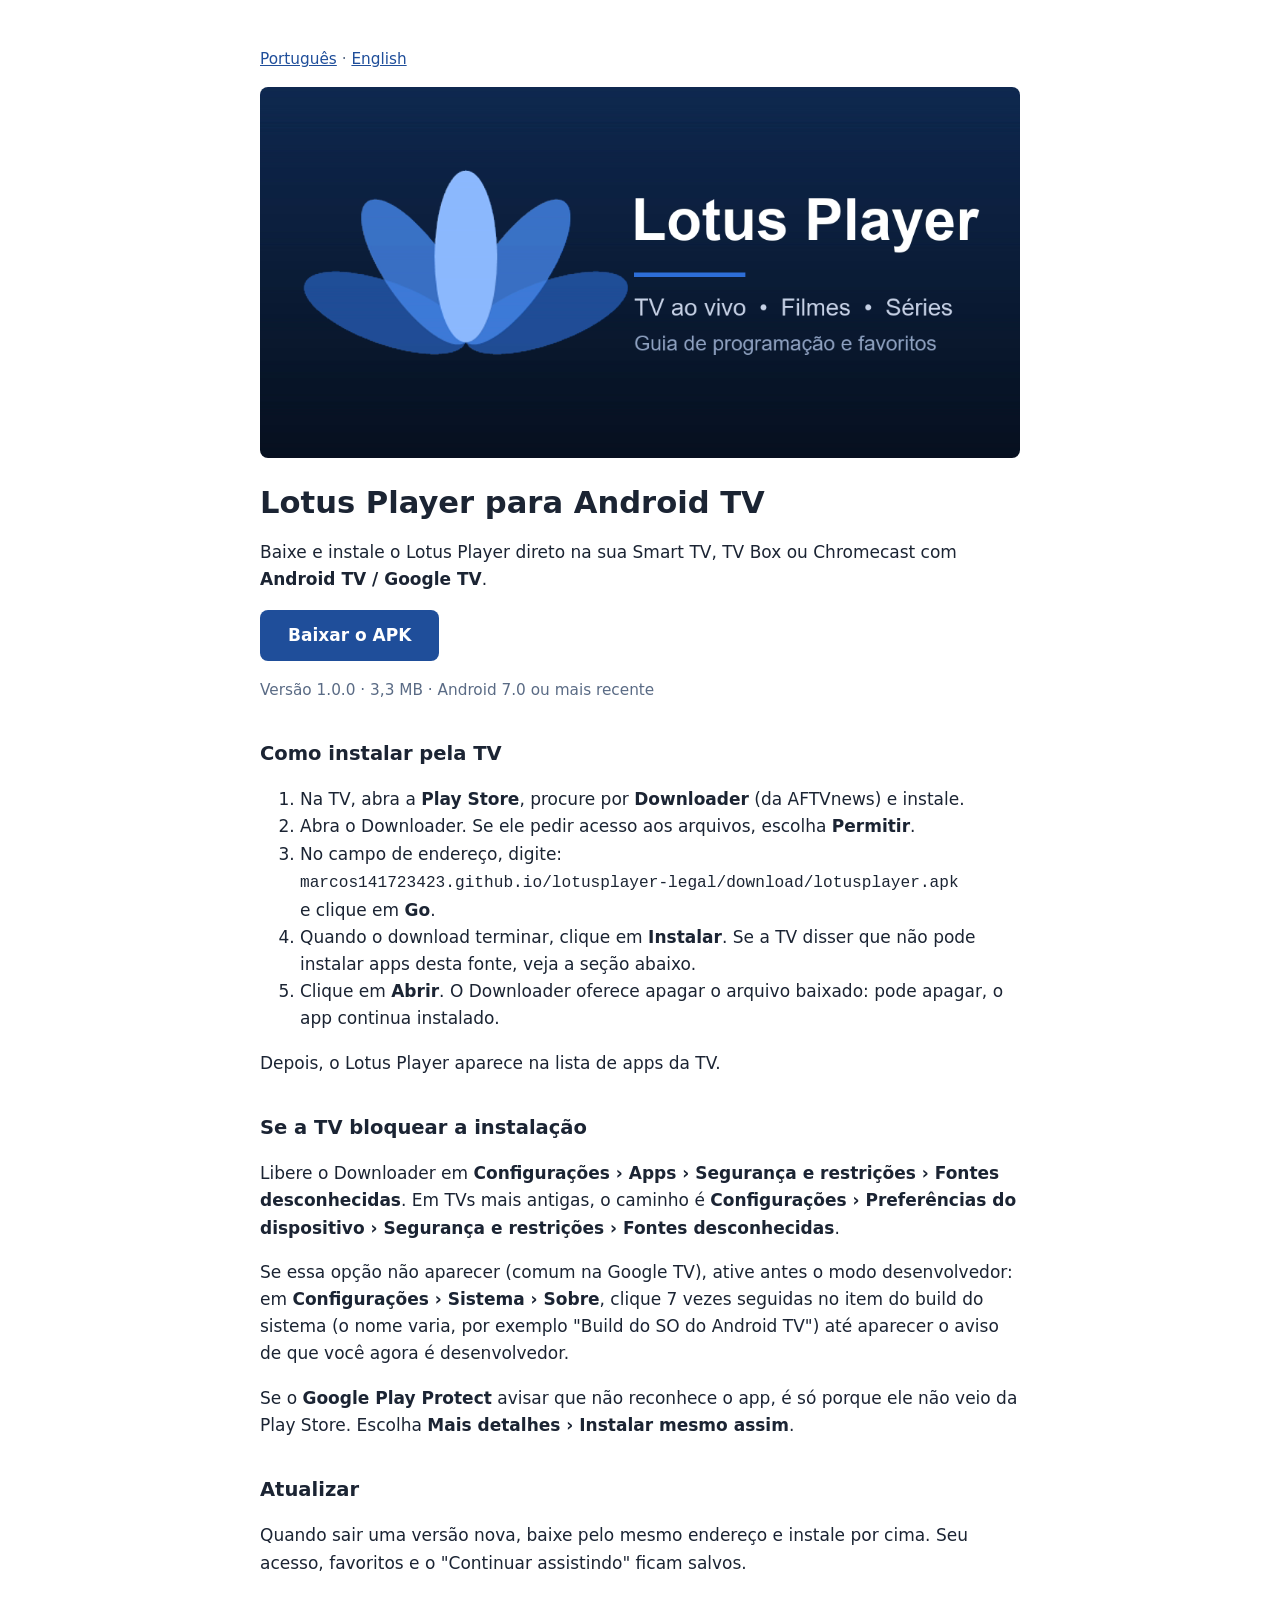
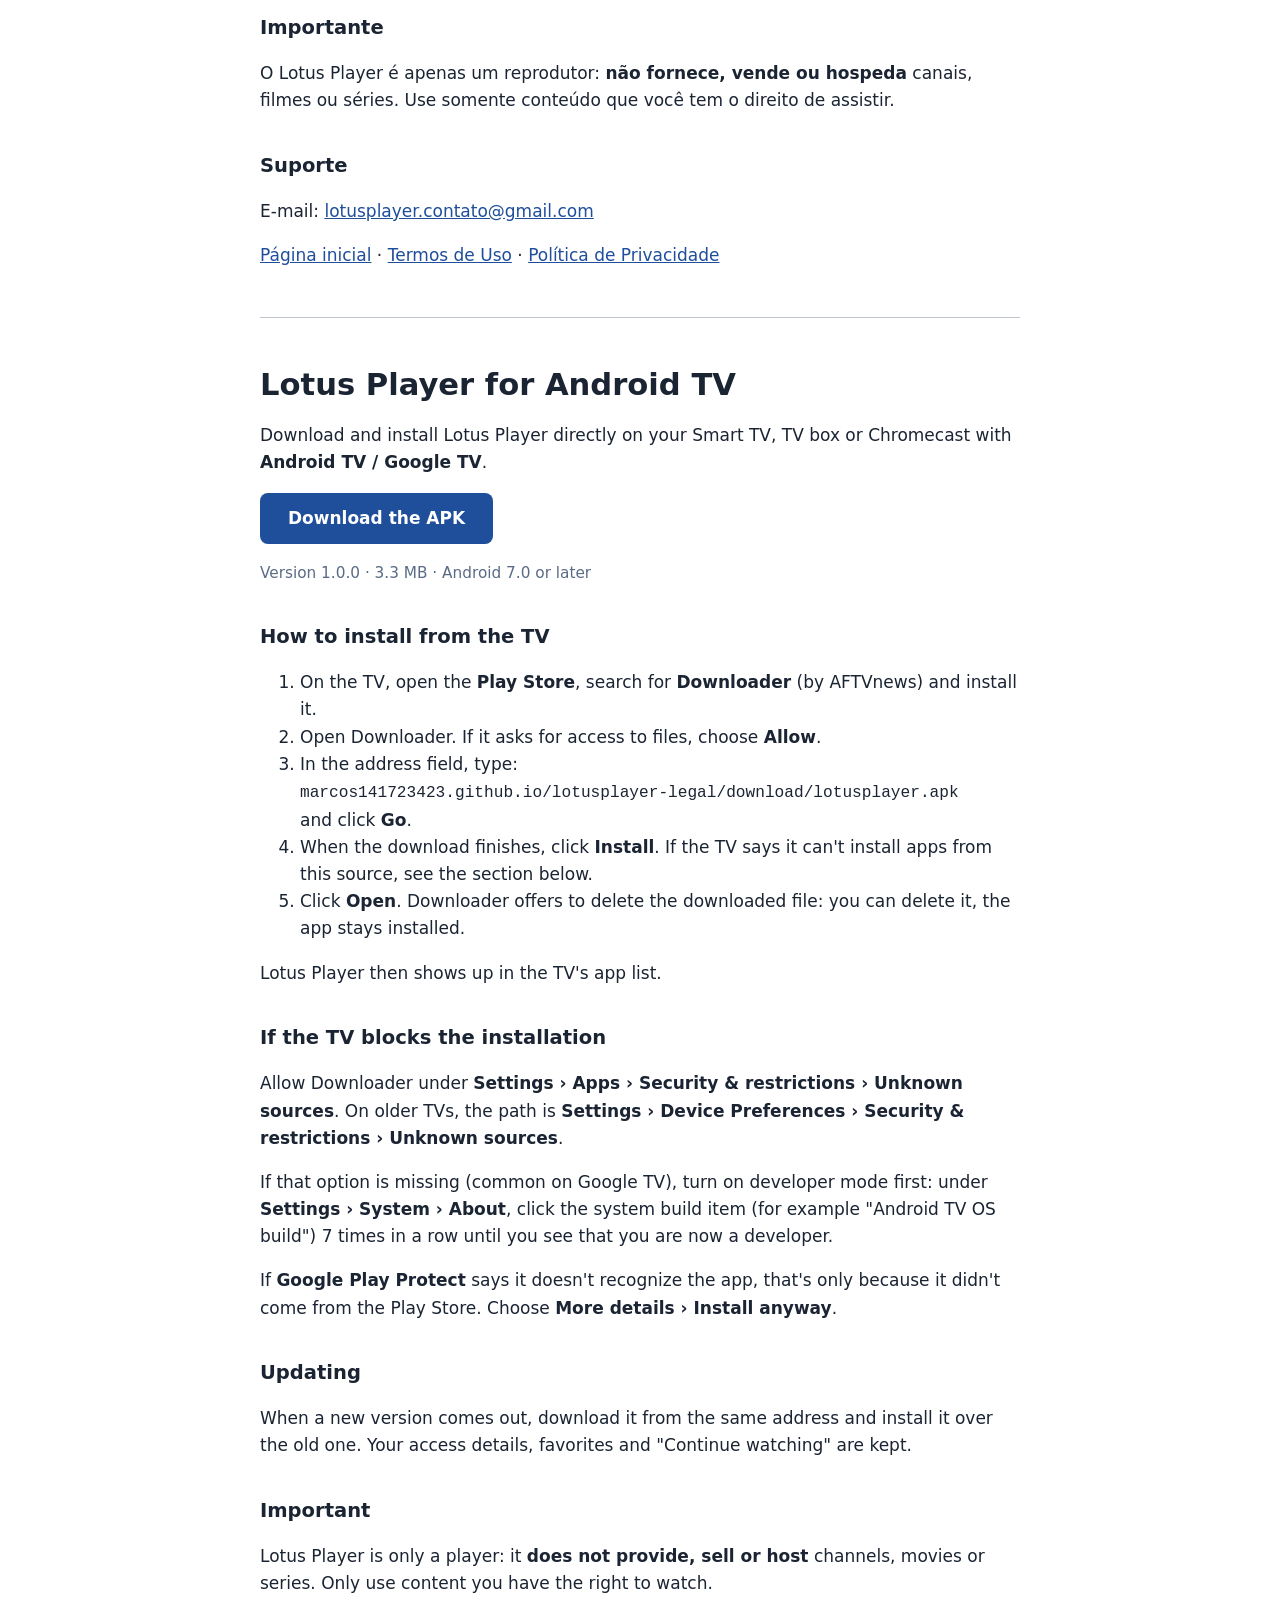
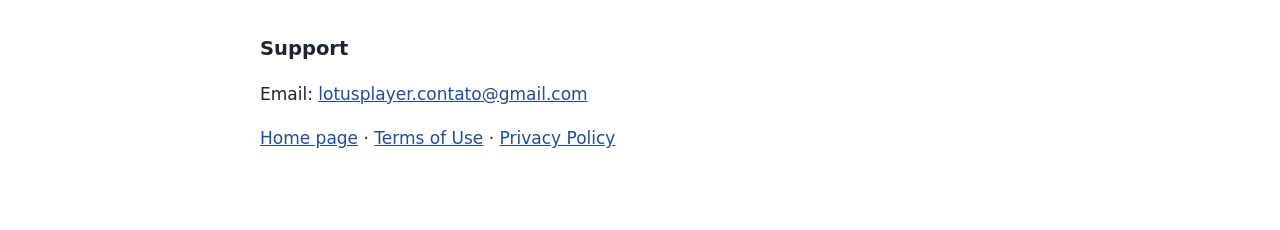
==== download/index.html @ 0cff8ddd "Pagina de download do APK do Lotus Player para Android TV Co-Authored-By: Claude Opus 5.5 <noreply@a" ====
<!doctype html>
<html lang="pt-BR">
<head>
<meta charset="utf-8">
<meta name="viewport" content="width=device-width, initial-scale=1">
<title>Baixar o Lotus Player para Android TV</title>
<meta name="description" content="Baixe o Lotus Player para Android TV e Google TV e veja como instalar o APK pelo app Downloader.">
<link rel="stylesheet" href="../estilo.css">
</head>
<body>
<main>
<p class="idiomas"><a href="#pt">Português</a> · <a href="#en">English</a></p>

<section id="pt" lang="pt-BR">
<img class="capa" src="destaque.png" width="1024" height="500" alt="Lotus Player">
<h1>Lotus Player para Android TV</h1>
<p>Baixe e instale o Lotus Player direto na sua Smart TV, TV Box ou Chromecast com <strong>Android TV / Google TV</strong>.</p>
<p><a class="baixar" href="lotusplayer.apk" download>Baixar o APK</a></p>
<p class="data">Versão 1.0.0 · 3,3 MB · Android 7.0 ou mais recente</p>

<h2>Como instalar pela TV</h2>
<ol>
<li>Na TV, abra a <strong>Play Store</strong>, procure por <strong>Downloader</strong> (da AFTVnews) e instale.</li>
<li>Abra o Downloader. Se ele pedir acesso aos arquivos, escolha <strong>Permitir</strong>.</li>
<li>No campo de endereço, digite:<br><code>marcos141723423.github.io/lotusplayer-legal/download/lotusplayer.apk</code><br>e clique em <strong>Go</strong>.</li>
<li>Quando o download terminar, clique em <strong>Instalar</strong>. Se a TV disser que não pode instalar apps desta fonte, veja a seção abaixo.</li>
<li>Clique em <strong>Abrir</strong>. O Downloader oferece apagar o arquivo baixado: pode apagar, o app continua instalado.</li>
</ol>
<p>Depois, o Lotus Player aparece na lista de apps da TV.</p>

<h2>Se a TV bloquear a instalação</h2>
<p>Libere o Downloader em <strong>Configurações › Apps › Segurança e restrições › Fontes desconhecidas</strong>. Em TVs mais antigas, o caminho é <strong>Configurações › Preferências do dispositivo › Segurança e restrições › Fontes desconhecidas</strong>.</p>
<p>Se essa opção não aparecer (comum na Google TV), ative antes o modo desenvolvedor: em <strong>Configurações › Sistema › Sobre</strong>, clique 7 vezes seguidas no item do build do sistema (o nome varia, por exemplo "Build do SO do Android TV") até aparecer o aviso de que você agora é desenvolvedor.</p>
<p>Se o <strong>Google Play Protect</strong> avisar que não reconhece o app, é só porque ele não veio da Play Store. Escolha <strong>Mais detalhes › Instalar mesmo assim</strong>.</p>

<h2>Atualizar</h2>
<p>Quando sair uma versão nova, baixe pelo mesmo endereço e instale por cima. Seu acesso, favoritos e o "Continuar assistindo" ficam salvos.</p>

<h2>Importante</h2>
<p>O Lotus Player é apenas um reprodutor: <strong>não fornece, vende ou hospeda</strong> canais, filmes ou séries. Use somente conteúdo que você tem o direito de assistir.</p>

<h2>Suporte</h2>
<p>E-mail: <a href="mailto:lotusplayer.contato@gmail.com">lotusplayer.contato@gmail.com</a></p>
<p><a href="../">Página inicial</a> · <a href="../termos.html">Termos de Uso</a> · <a href="../privacidade.html">Política de Privacidade</a></p>
</section>

<hr>

<section id="en" lang="en">
<h1>Lotus Player for Android TV</h1>
<p>Download and install Lotus Player directly on your Smart TV, TV box or Chromecast with <strong>Android TV / Google TV</strong>.</p>
<p><a class="baixar" href="lotusplayer.apk" download>Download the APK</a></p>
<p class="data">Version 1.0.0 · 3.3 MB · Android 7.0 or later</p>

<h2>How to install from the TV</h2>
<ol>
<li>On the TV, open the <strong>Play Store</strong>, search for <strong>Downloader</strong> (by AFTVnews) and install it.</li>
<li>Open Downloader. If it asks for access to files, choose <strong>Allow</strong>.</li>
<li>In the address field, type:<br><code>marcos141723423.github.io/lotusplayer-legal/download/lotusplayer.apk</code><br>and click <strong>Go</strong>.</li>
<li>When the download finishes, click <strong>Install</strong>. If the TV says it can't install apps from this source, see the section below.</li>
<li>Click <strong>Open</strong>. Downloader offers to delete the downloaded file: you can delete it, the app stays installed.</li>
</ol>
<p>Lotus Player then shows up in the TV's app list.</p>

<h2>If the TV blocks the installation</h2>
<p>Allow Downloader under <strong>Settings › Apps › Security &amp; restrictions › Unknown sources</strong>. On older TVs, the path is <strong>Settings › Device Preferences › Security &amp; restrictions › Unknown sources</strong>.</p>
<p>If that option is missing (common on Google TV), turn on developer mode first: under <strong>Settings › System › About</strong>, click the system build item (for example "Android TV OS build") 7 times in a row until you see that you are now a developer.</p>
<p>If <strong>Google Play Protect</strong> says it doesn't recognize the app, that's only because it didn't come from the Play Store. Choose <strong>More details › Install anyway</strong>.</p>

<h2>Updating</h2>
<p>When a new version comes out, download it from the same address and install it over the old one. Your access details, favorites and "Continue watching" are kept.</p>

<h2>Important</h2>
<p>Lotus Player is only a player: it <strong>does not provide, sell or host</strong> channels, movies or series. Only use content you have the right to watch.</p>

<h2>Support</h2>
<p>Email: <a href="mailto:lotusplayer.contato@gmail.com">lotusplayer.contato@gmail.com</a></p>
<p><a href="../">Home page</a> · <a href="../termos.html#en">Terms of Use</a> · <a href="../privacidade.html#en">Privacy Policy</a></p>
</section>
</main>
</body>
</html>
---- estilo.css ----
:root {
    --fundo: #ffffff;
    --texto: #1b2433;
    --suave: #5a6b85;
    --destaque: #1f4e9a;
}
@media (prefers-color-scheme: dark) {
    :root {
        --fundo: #07111f;
        --texto: #e3e9f3;
        --suave: #8fa3c2;
        --destaque: #7aa7ff;
    }
}
body {
    margin: 0;
    background: var(--fundo);
    color: var(--texto);
    font: 17px/1.6 system-ui, -apple-system, "Segoe UI", Roboto, sans-serif;
}
main {
    max-width: 760px;
    margin: 0 auto;
    padding: 32px 16px 64px;
}
h1 { font-size: 1.8em; line-height: 1.25; margin-bottom: 0.2em; }
h2 { font-size: 1.15em; margin-top: 1.8em; }
a { color: var(--destaque); }
.data, .idiomas { color: var(--suave); font-size: 0.9em; }
hr { border: 0; border-top: 1px solid var(--suave); margin: 48px 0; opacity: 0.4; }
.capa { display: block; width: 100%; height: auto; border-radius: 8px; }
.baixar {
    display: inline-block;
    padding: 12px 28px;
    border-radius: 8px;
    background: var(--destaque);
    color: var(--fundo);
    font-weight: 600;
    text-decoration: none;
}
code { font-size: 0.95em; overflow-wrap: anywhere; }
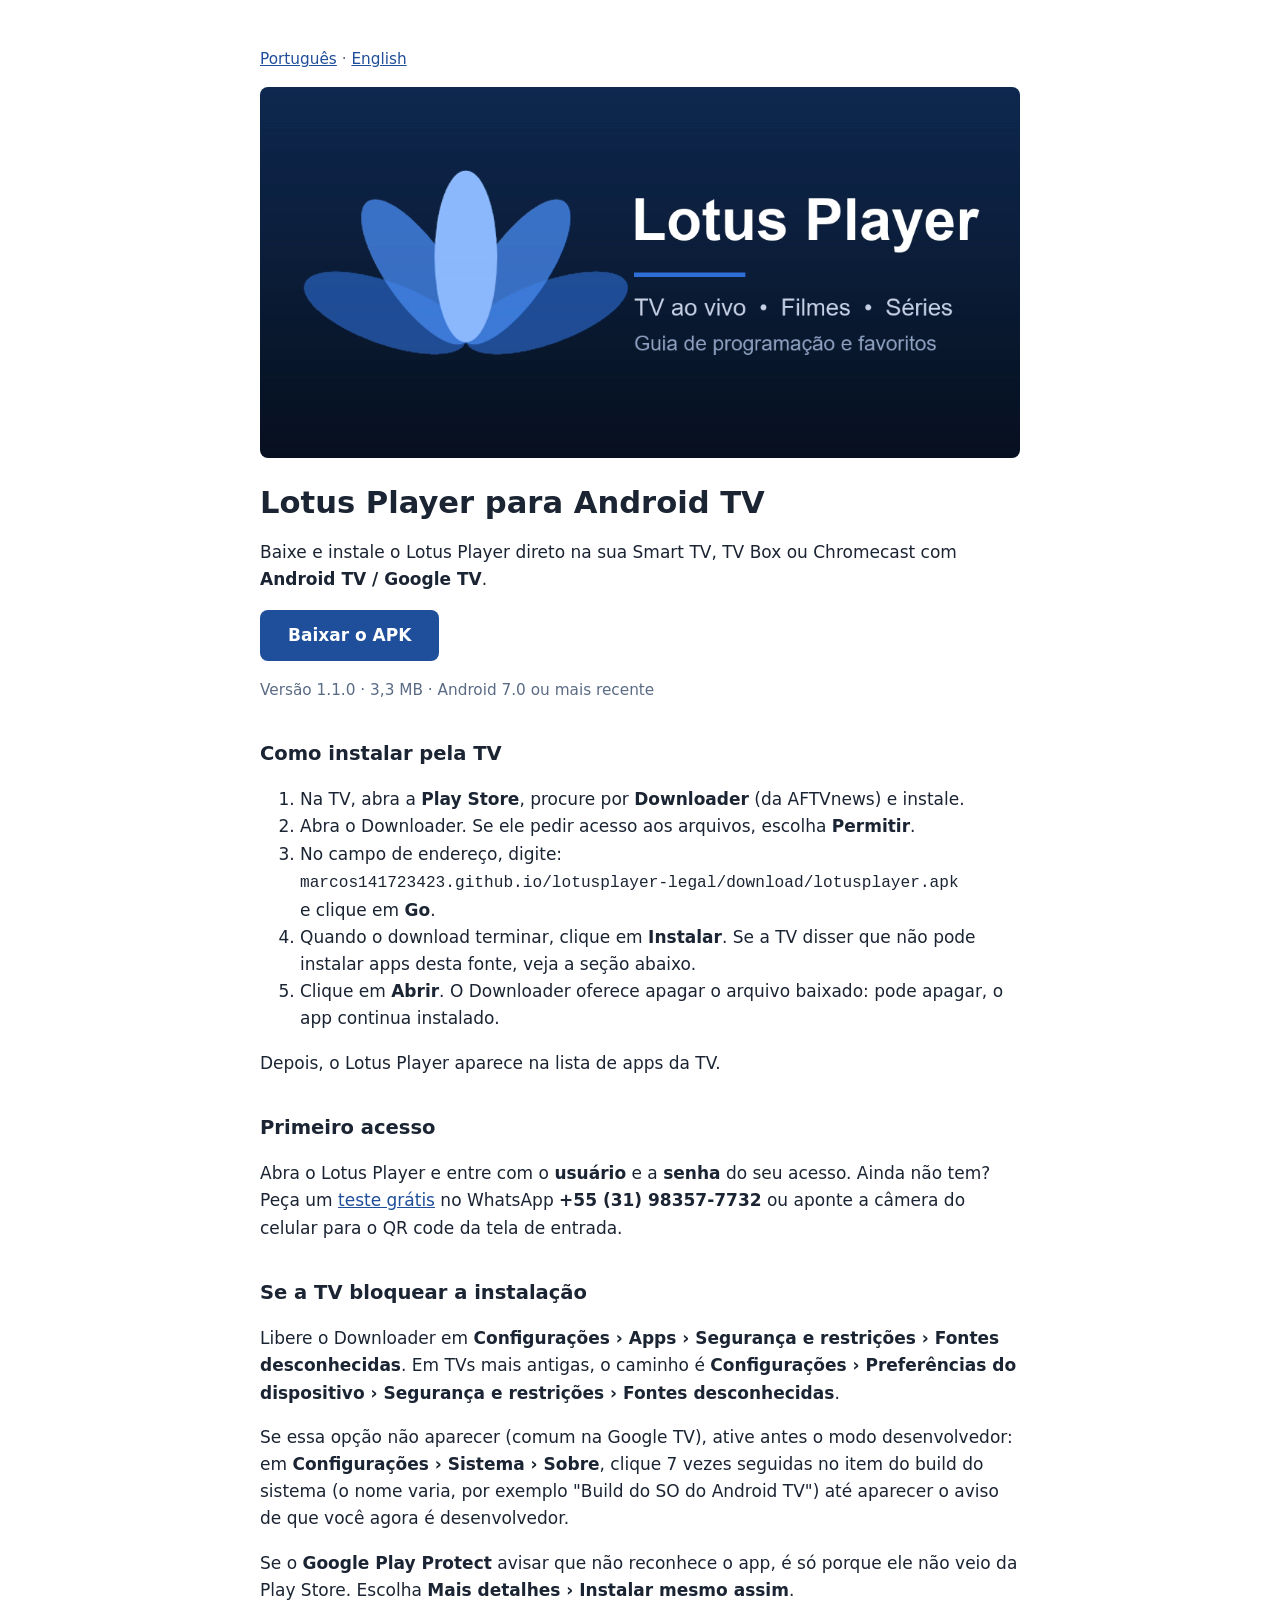
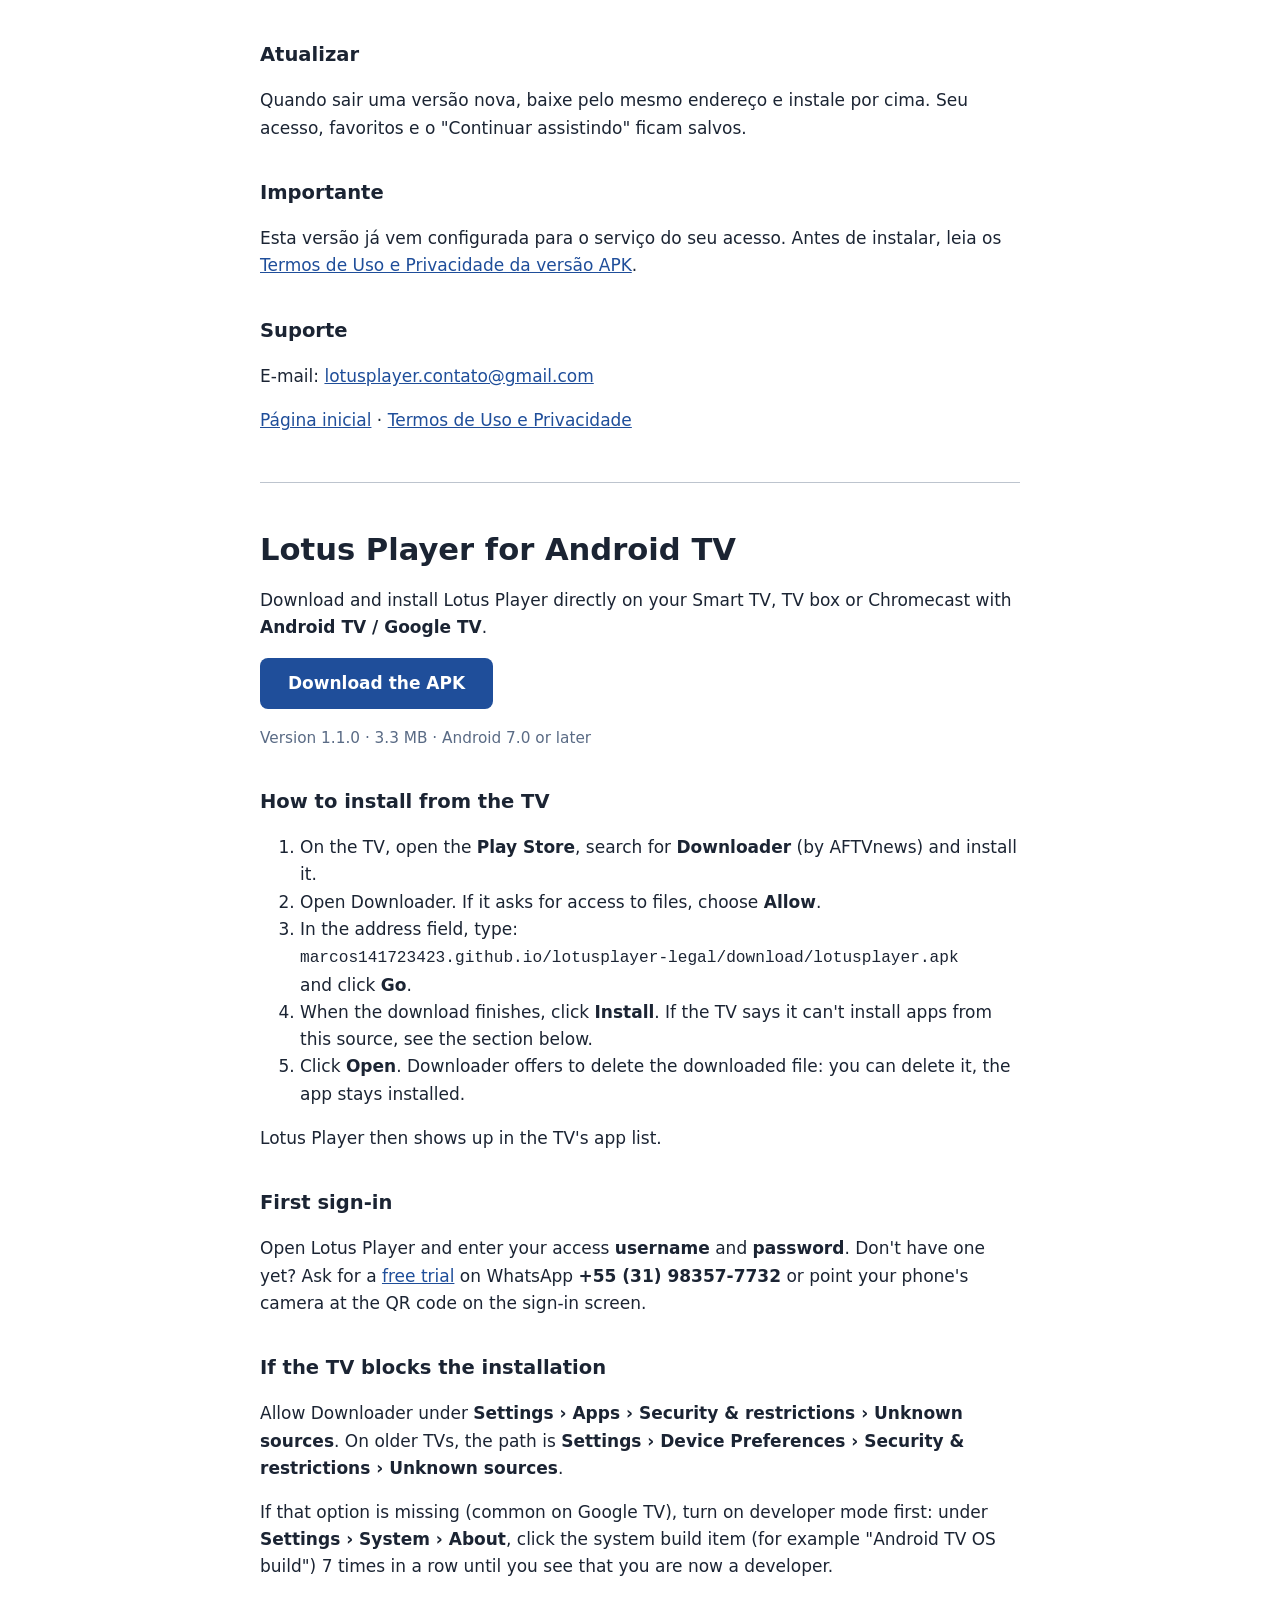
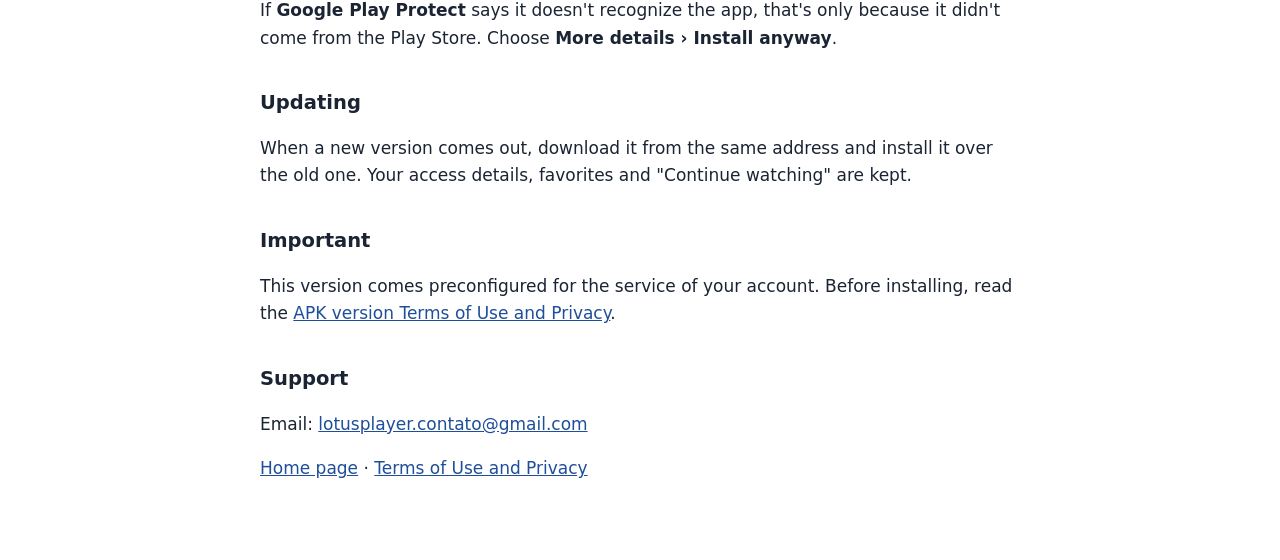
==== commit e27b5948: "Termos da versao APK e APK 1.1.0 (login so com usuario e senha) Co-Authored-By: Claude Opus 5.5 <nor" ====
--- a/download/index.html
+++ b/download/index.html
@@ -16,7 +16,7 @@
 <h1>Lotus Player para Android TV</h1>
 <p>Baixe e instale o Lotus Player direto na sua Smart TV, TV Box ou Chromecast com <strong>Android TV / Google TV</strong>.</p>
 <p><a class="baixar" href="lotusplayer.apk" download>Baixar o APK</a></p>
-<p class="data">Versão 1.0.0 · 3,3 MB · Android 7.0 ou mais recente</p>
+<p class="data">Versão 1.1.0 · 3,3 MB · Android 7.0 ou mais recente</p>
 
 <h2>Como instalar pela TV</h2>
 <ol>
@@ -28,6 +28,9 @@
 </ol>
 <p>Depois, o Lotus Player aparece na lista de apps da TV.</p>
 
+<h2>Primeiro acesso</h2>
+<p>Abra o Lotus Player e entre com o <strong>usuário</strong> e a <strong>senha</strong> do seu acesso. Ainda não tem? Peça um <a href="https://bit.ly/obter-teste-gratuito">teste grátis</a> no WhatsApp <strong>+55 (31) 98357-7732</strong> ou aponte a câmera do celular para o QR code da tela de entrada.</p>
+
 <h2>Se a TV bloquear a instalação</h2>
 <p>Libere o Downloader em <strong>Configurações › Apps › Segurança e restrições › Fontes desconhecidas</strong>. Em TVs mais antigas, o caminho é <strong>Configurações › Preferências do dispositivo › Segurança e restrições › Fontes desconhecidas</strong>.</p>
 <p>Se essa opção não aparecer (comum na Google TV), ative antes o modo desenvolvedor: em <strong>Configurações › Sistema › Sobre</strong>, clique 7 vezes seguidas no item do build do sistema (o nome varia, por exemplo "Build do SO do Android TV") até aparecer o aviso de que você agora é desenvolvedor.</p>
@@ -37,11 +40,11 @@
 <p>Quando sair uma versão nova, baixe pelo mesmo endereço e instale por cima. Seu acesso, favoritos e o "Continuar assistindo" ficam salvos.</p>
 
 <h2>Importante</h2>
-<p>O Lotus Player é apenas um reprodutor: <strong>não fornece, vende ou hospeda</strong> canais, filmes ou séries. Use somente conteúdo que você tem o direito de assistir.</p>
+<p>Esta versão já vem configurada para o serviço do seu acesso. Antes de instalar, leia os <a href="../termos-apk.html">Termos de Uso e Privacidade da versão APK</a>.</p>
 
 <h2>Suporte</h2>
 <p>E-mail: <a href="mailto:lotusplayer.contato@gmail.com">lotusplayer.contato@gmail.com</a></p>
-<p><a href="../">Página inicial</a> · <a href="../termos.html">Termos de Uso</a> · <a href="../privacidade.html">Política de Privacidade</a></p>
+<p><a href="../">Página inicial</a> · <a href="../termos-apk.html">Termos de Uso e Privacidade</a></p>
 </section>
 
 <hr>
@@ -50,7 +53,7 @@
 <h1>Lotus Player for Android TV</h1>
 <p>Download and install Lotus Player directly on your Smart TV, TV box or Chromecast with <strong>Android TV / Google TV</strong>.</p>
 <p><a class="baixar" href="lotusplayer.apk" download>Download the APK</a></p>
-<p class="data">Version 1.0.0 · 3.3 MB · Android 7.0 or later</p>
+<p class="data">Version 1.1.0 · 3.3 MB · Android 7.0 or later</p>
 
 <h2>How to install from the TV</h2>
 <ol>
@@ -62,6 +65,9 @@
 </ol>
 <p>Lotus Player then shows up in the TV's app list.</p>
 
+<h2>First sign-in</h2>
+<p>Open Lotus Player and enter your access <strong>username</strong> and <strong>password</strong>. Don't have one yet? Ask for a <a href="https://bit.ly/obter-teste-gratuito">free trial</a> on WhatsApp <strong>+55 (31) 98357-7732</strong> or point your phone's camera at the QR code on the sign-in screen.</p>
+
 <h2>If the TV blocks the installation</h2>
 <p>Allow Downloader under <strong>Settings › Apps › Security &amp; restrictions › Unknown sources</strong>. On older TVs, the path is <strong>Settings › Device Preferences › Security &amp; restrictions › Unknown sources</strong>.</p>
 <p>If that option is missing (common on Google TV), turn on developer mode first: under <strong>Settings › System › About</strong>, click the system build item (for example "Android TV OS build") 7 times in a row until you see that you are now a developer.</p>
@@ -71,11 +77,11 @@
 <p>When a new version comes out, download it from the same address and install it over the old one. Your access details, favorites and "Continue watching" are kept.</p>
 
 <h2>Important</h2>
-<p>Lotus Player is only a player: it <strong>does not provide, sell or host</strong> channels, movies or series. Only use content you have the right to watch.</p>
+<p>This version comes preconfigured for the service of your account. Before installing, read the <a href="../termos-apk.html#en">APK version Terms of Use and Privacy</a>.</p>
 
 <h2>Support</h2>
 <p>Email: <a href="mailto:lotusplayer.contato@gmail.com">lotusplayer.contato@gmail.com</a></p>
-<p><a href="../">Home page</a> · <a href="../termos.html#en">Terms of Use</a> · <a href="../privacidade.html#en">Privacy Policy</a></p>
+<p><a href="../">Home page</a> · <a href="../termos-apk.html#en">Terms of Use and Privacy</a></p>
 </section>
 </main>
 </body>
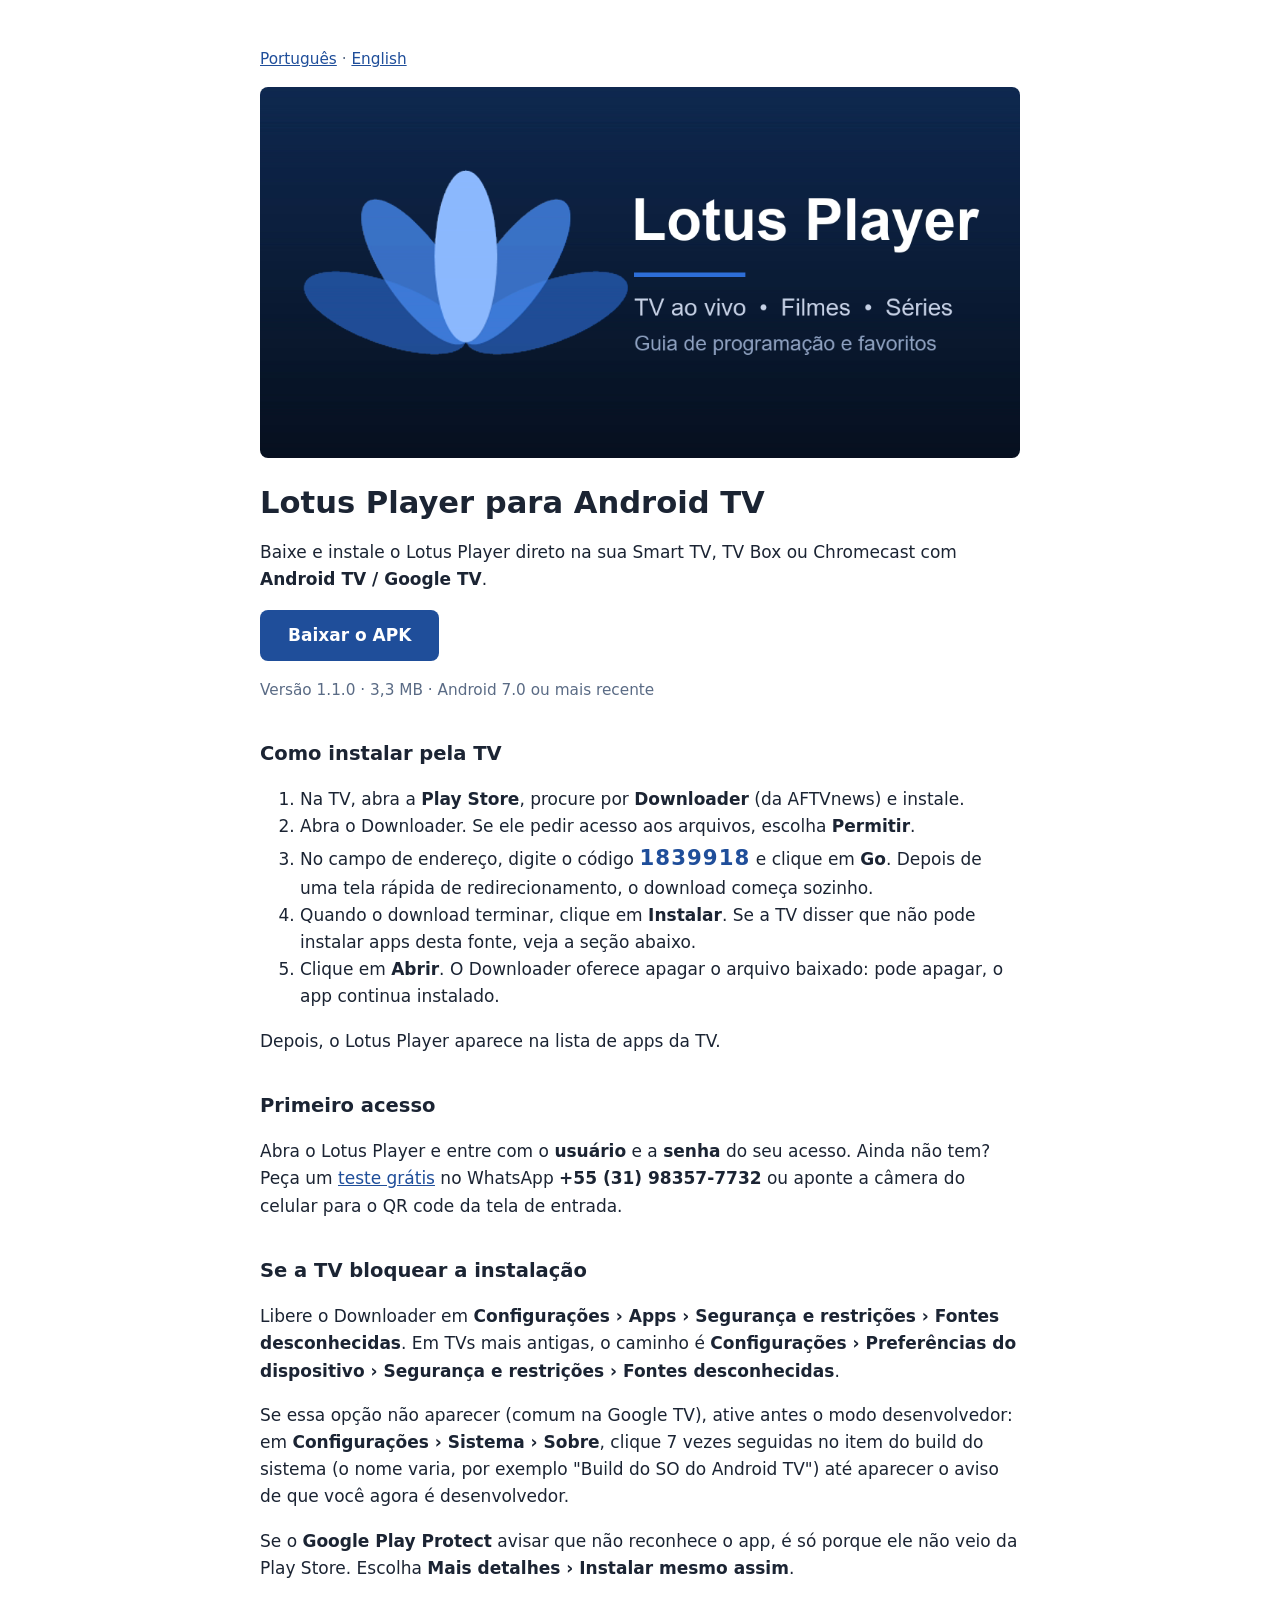
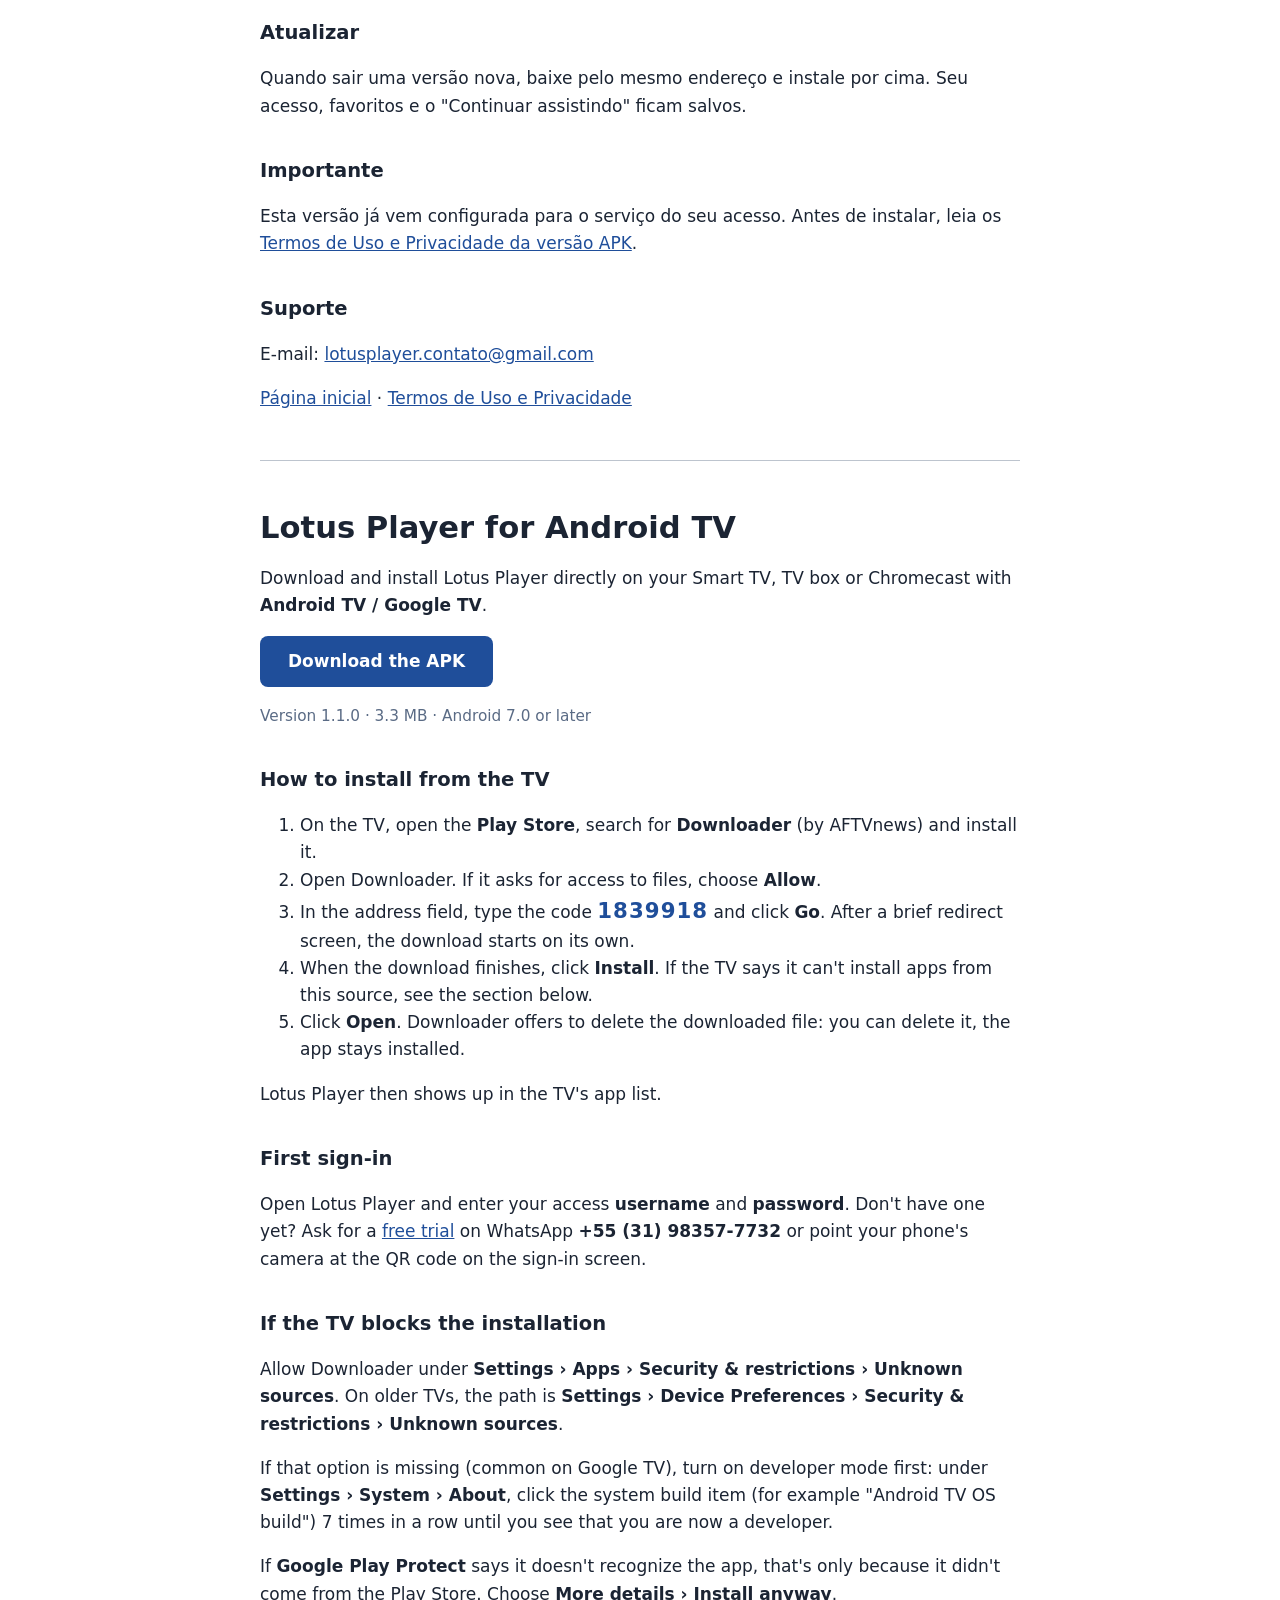
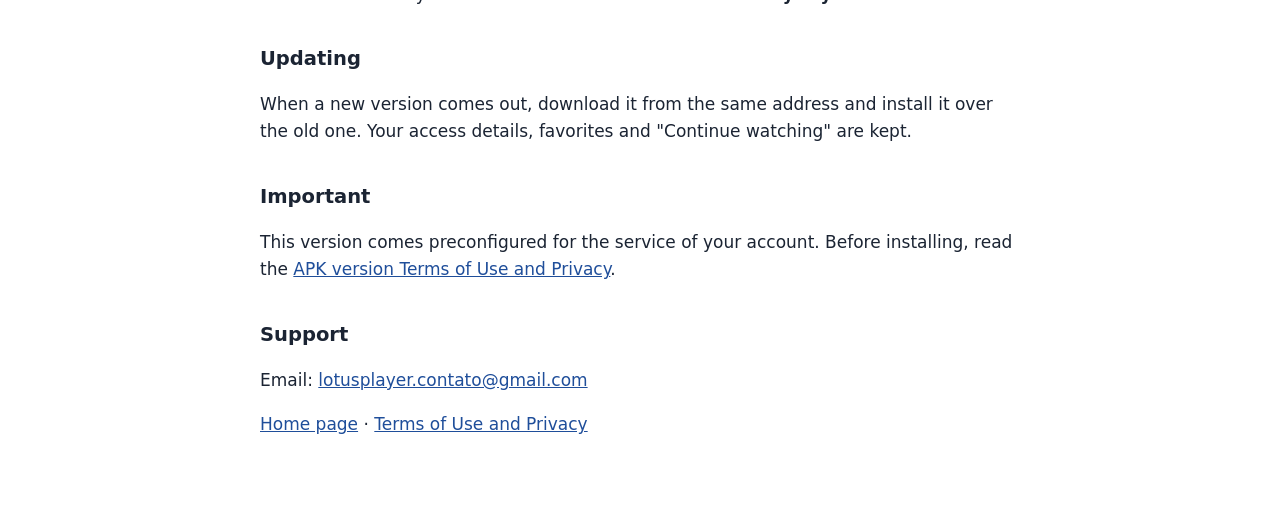
==== commit 1d0c8052: "Pagina de download: codigo 1839918 do Downloader no lugar do endereco longo Co-Authored-By: Claude O" ====
--- a/download/index.html
+++ b/download/index.html
@@ -22,7 +22,7 @@
 <ol>
 <li>Na TV, abra a <strong>Play Store</strong>, procure por <strong>Downloader</strong> (da AFTVnews) e instale.</li>
 <li>Abra o Downloader. Se ele pedir acesso aos arquivos, escolha <strong>Permitir</strong>.</li>
-<li>No campo de endereço, digite:<br><code>marcos141723423.github.io/lotusplayer-legal/download/lotusplayer.apk</code><br>e clique em <strong>Go</strong>.</li>
+<li>No campo de endereço, digite o código <strong class="codigo">1839918</strong> e clique em <strong>Go</strong>. Depois de uma tela rápida de redirecionamento, o download começa sozinho.</li>
 <li>Quando o download terminar, clique em <strong>Instalar</strong>. Se a TV disser que não pode instalar apps desta fonte, veja a seção abaixo.</li>
 <li>Clique em <strong>Abrir</strong>. O Downloader oferece apagar o arquivo baixado: pode apagar, o app continua instalado.</li>
 </ol>
@@ -59,7 +59,7 @@
 <ol>
 <li>On the TV, open the <strong>Play Store</strong>, search for <strong>Downloader</strong> (by AFTVnews) and install it.</li>
 <li>Open Downloader. If it asks for access to files, choose <strong>Allow</strong>.</li>
-<li>In the address field, type:<br><code>marcos141723423.github.io/lotusplayer-legal/download/lotusplayer.apk</code><br>and click <strong>Go</strong>.</li>
+<li>In the address field, type the code <strong class="codigo">1839918</strong> and click <strong>Go</strong>. After a brief redirect screen, the download starts on its own.</li>
 <li>When the download finishes, click <strong>Install</strong>. If the TV says it can't install apps from this source, see the section below.</li>
 <li>Click <strong>Open</strong>. Downloader offers to delete the downloaded file: you can delete it, the app stays installed.</li>
 </ol>
--- a/estilo.css
+++ b/estilo.css
@@ -39,3 +39,4 @@
     text-decoration: none;
 }
 code { font-size: 0.95em; overflow-wrap: anywhere; }
+.codigo { font-size: 1.25em; letter-spacing: 0.05em; color: var(--destaque); }
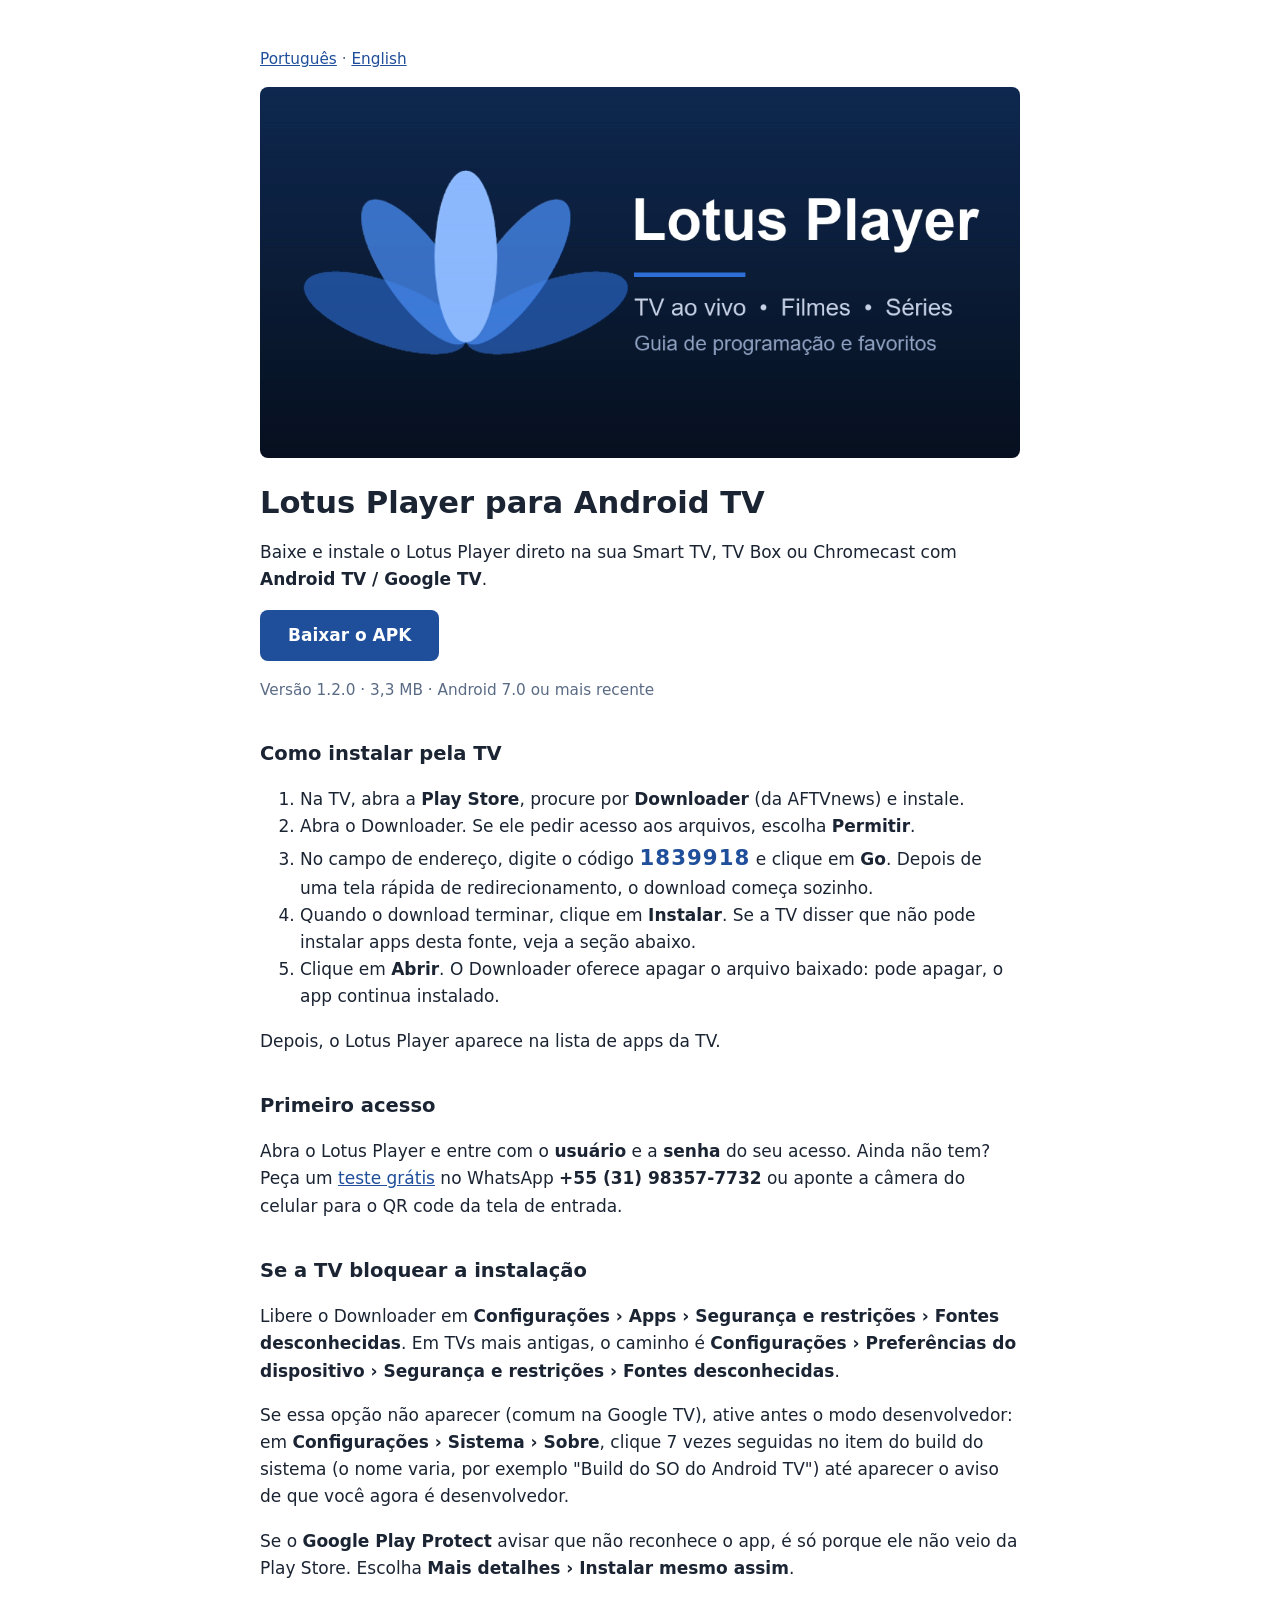
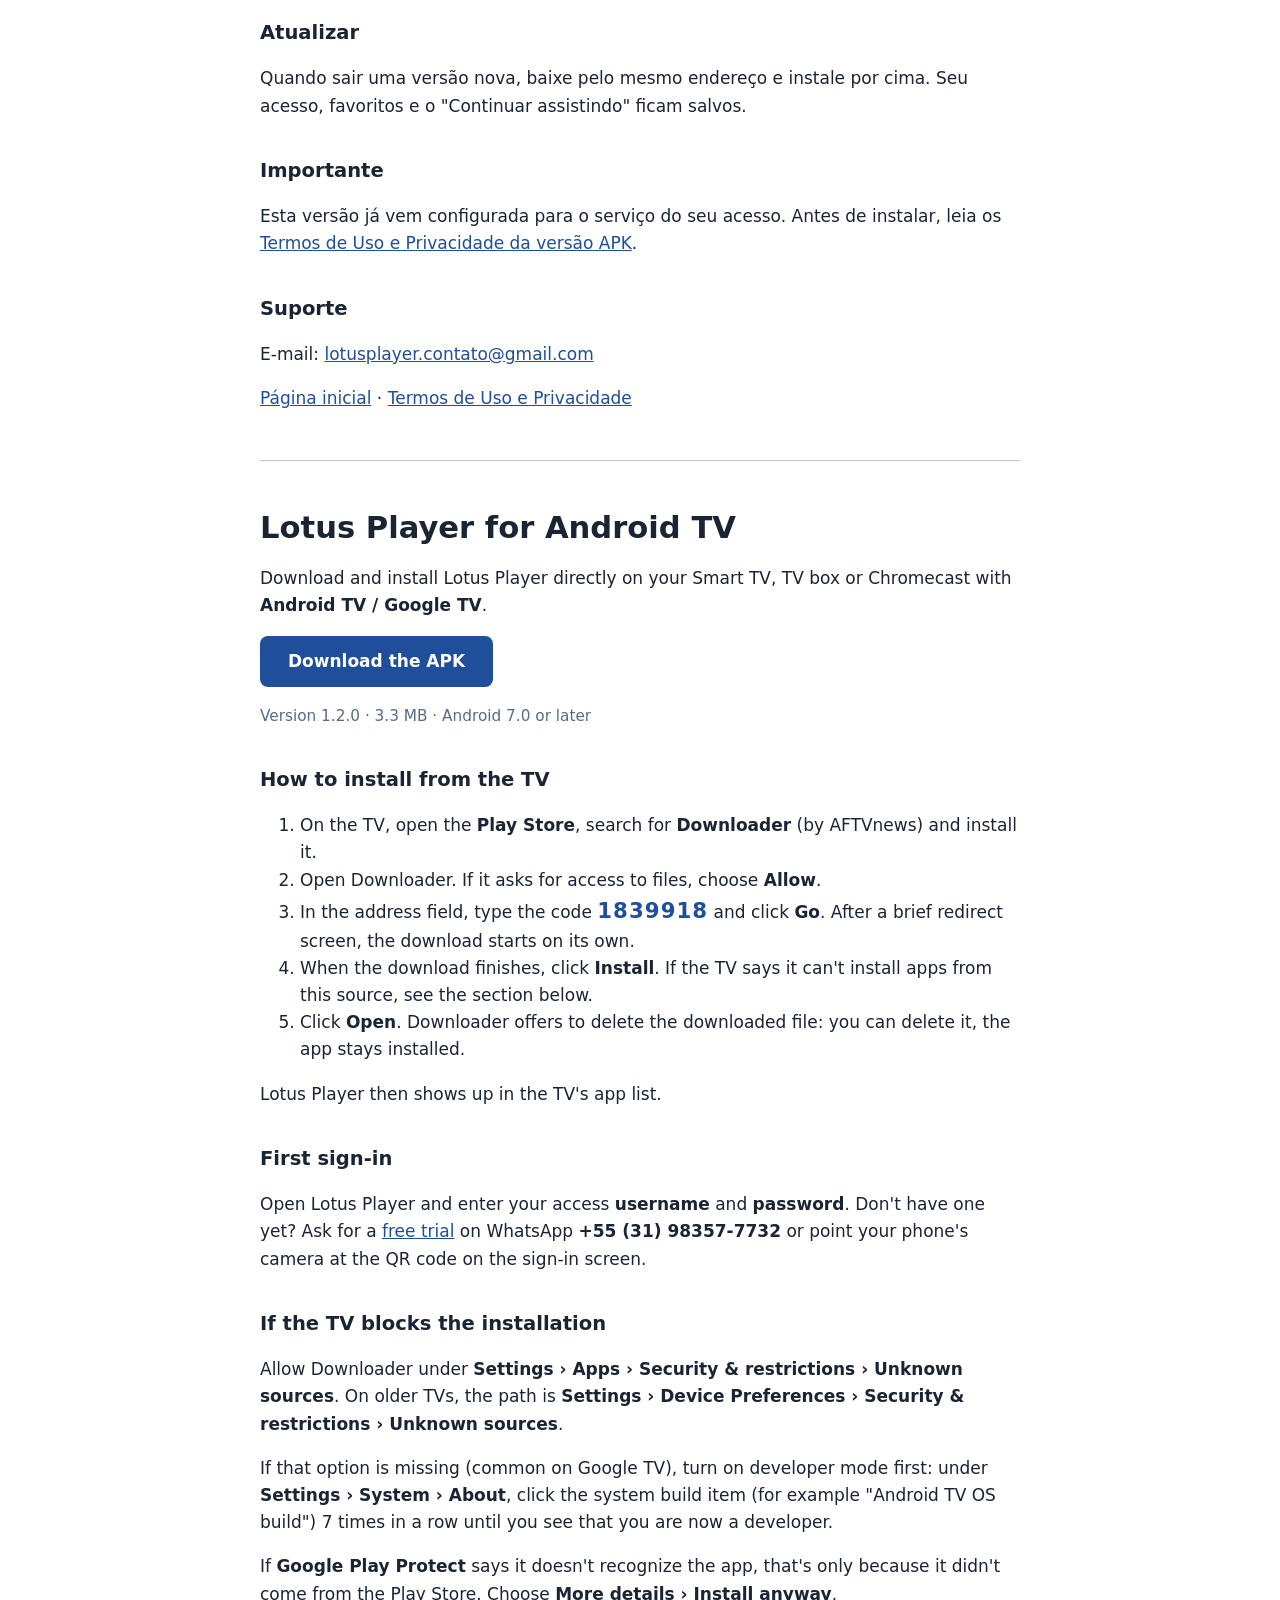
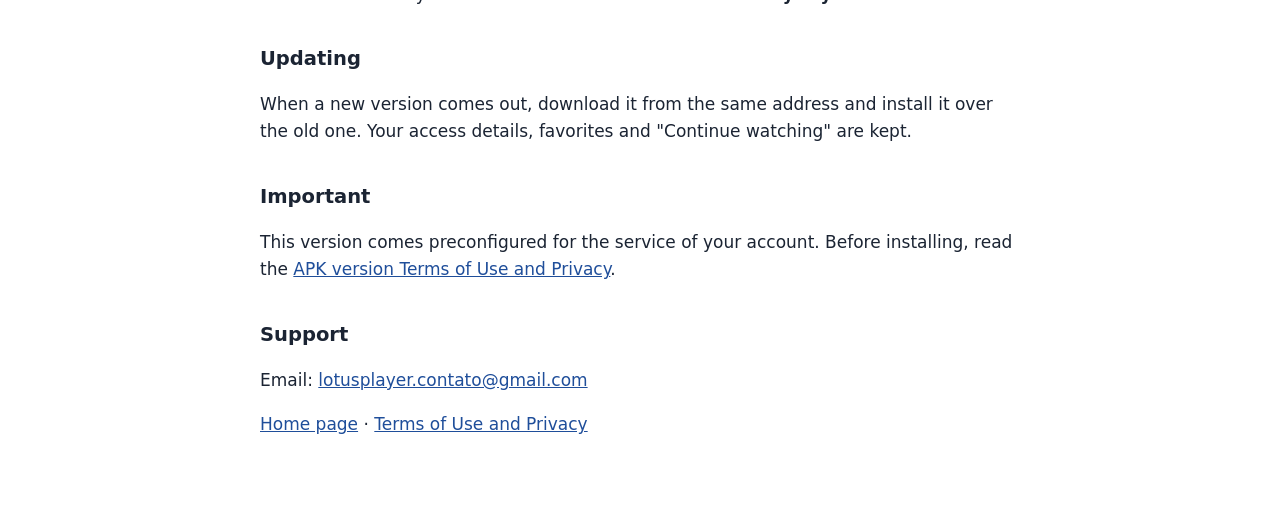
==== commit 5badf8d7: "APK 1.2.0 (estabilidade da transmissao) e versao.json para o aviso de nova versao Co-Authored-By: Cl" ====
--- a/download/index.html
+++ b/download/index.html
@@ -16,7 +16,7 @@
 <h1>Lotus Player para Android TV</h1>
 <p>Baixe e instale o Lotus Player direto na sua Smart TV, TV Box ou Chromecast com <strong>Android TV / Google TV</strong>.</p>
 <p><a class="baixar" href="lotusplayer.apk" download>Baixar o APK</a></p>
-<p class="data">Versão 1.1.0 · 3,3 MB · Android 7.0 ou mais recente</p>
+<p class="data">Versão 1.2.0 · 3,3 MB · Android 7.0 ou mais recente</p>
 
 <h2>Como instalar pela TV</h2>
 <ol>
@@ -53,7 +53,7 @@
 <h1>Lotus Player for Android TV</h1>
 <p>Download and install Lotus Player directly on your Smart TV, TV box or Chromecast with <strong>Android TV / Google TV</strong>.</p>
 <p><a class="baixar" href="lotusplayer.apk" download>Download the APK</a></p>
-<p class="data">Version 1.1.0 · 3.3 MB · Android 7.0 or later</p>
+<p class="data">Version 1.2.0 · 3.3 MB · Android 7.0 or later</p>
 
 <h2>How to install from the TV</h2>
 <ol>
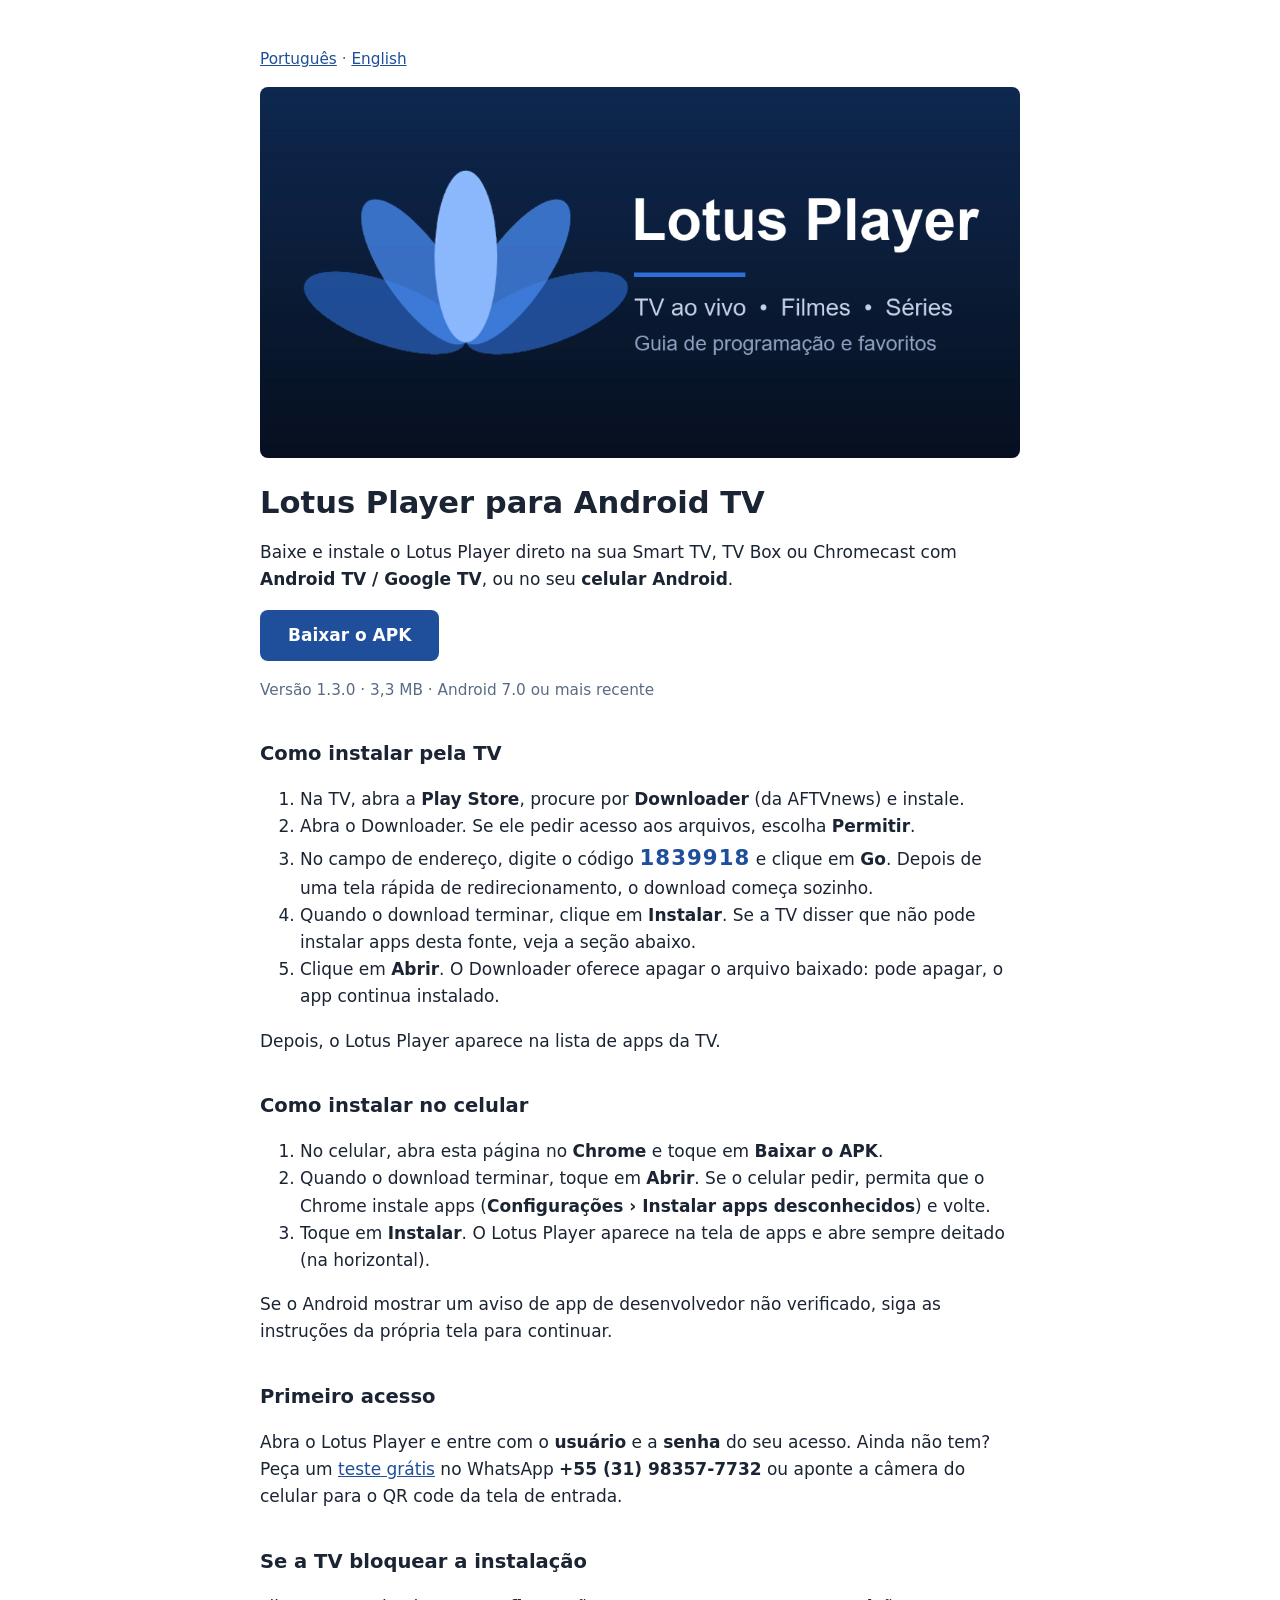
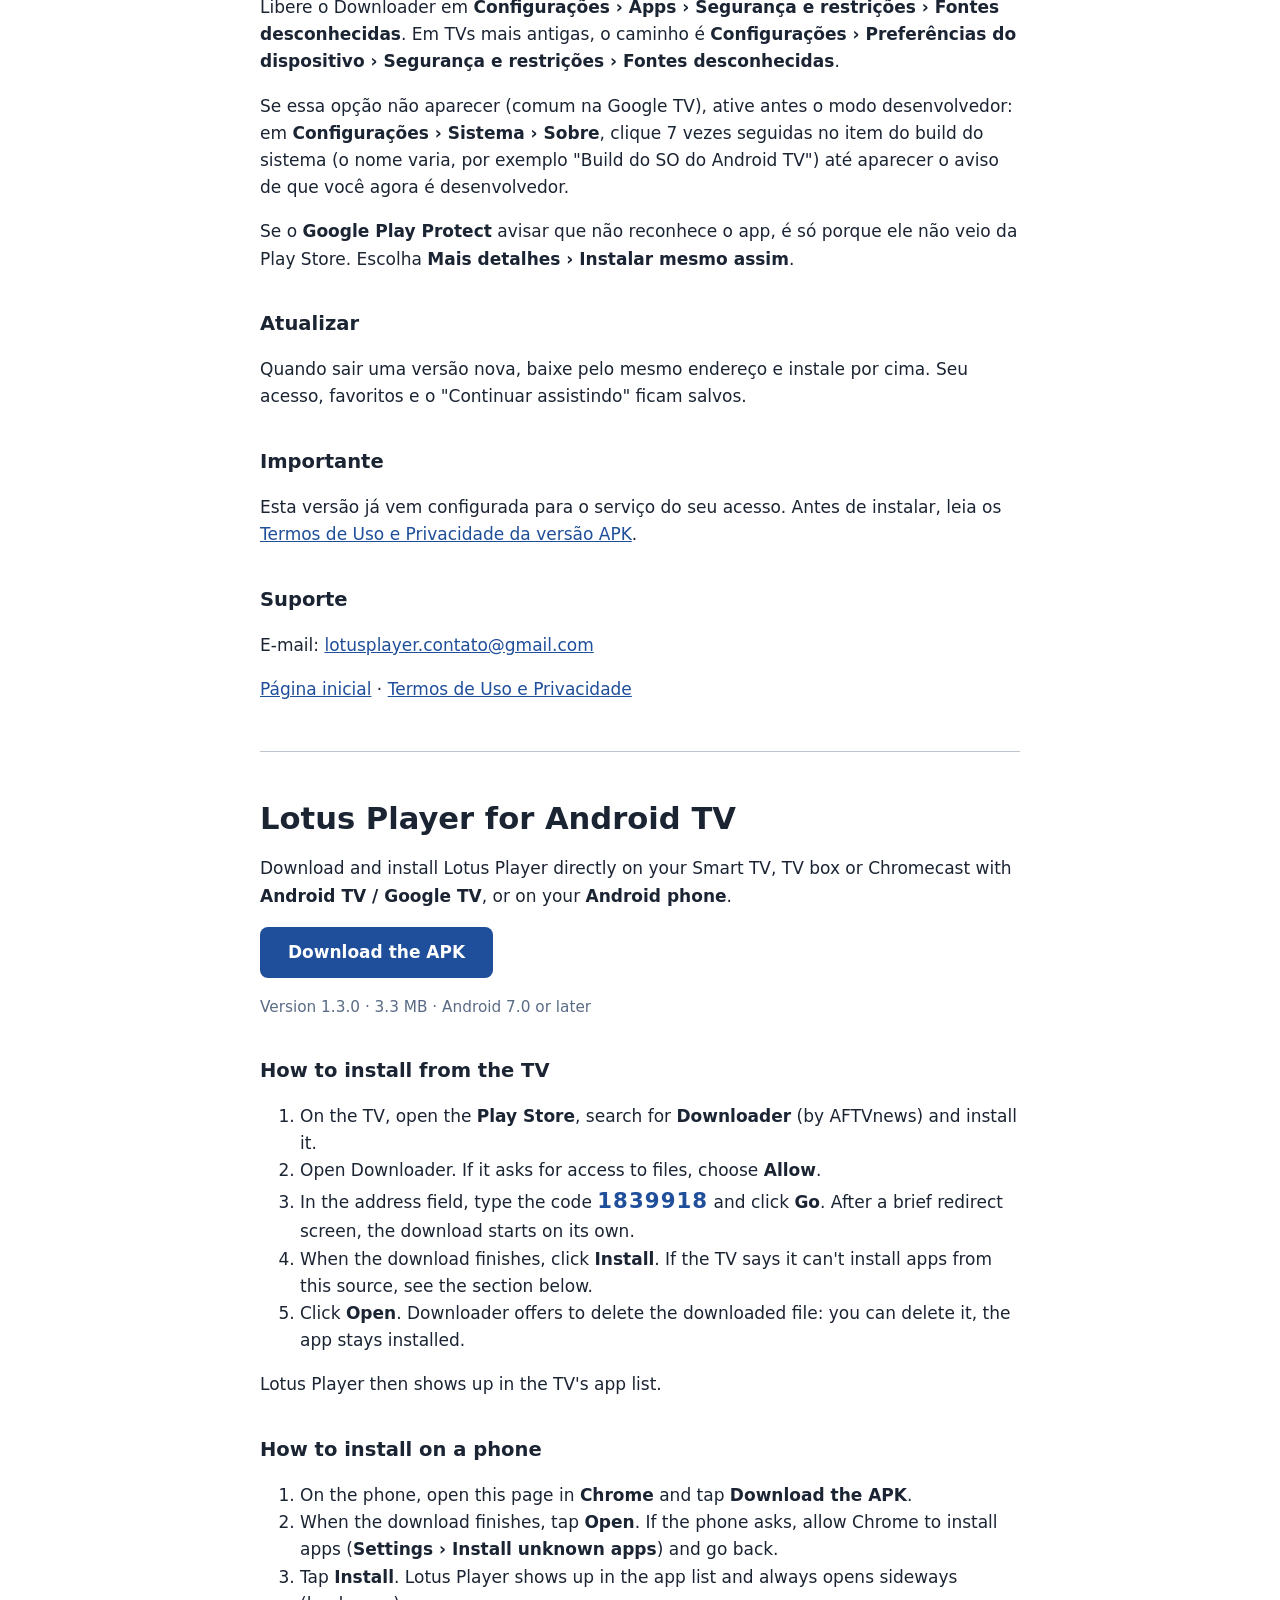
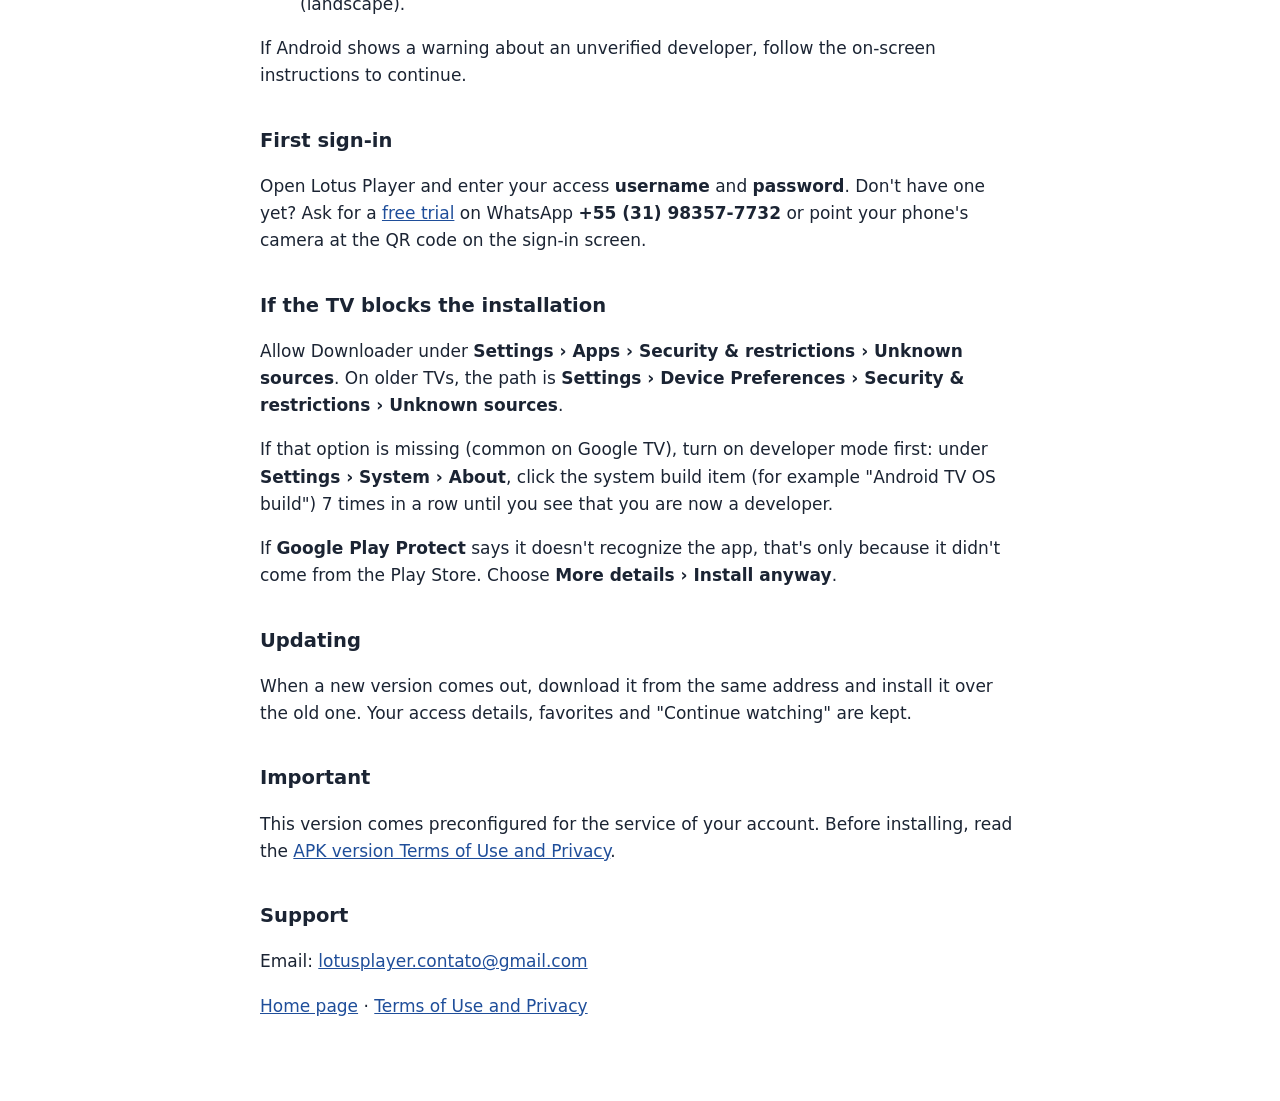
==== commit a2e9f2e6: "APK 1.3.0: tambem no celular; instrucoes de instalacao no celular Co-Authored-By: Claude Opus 5.5 <n" ====
--- a/download/index.html
+++ b/download/index.html
@@ -14,9 +14,9 @@
 <section id="pt" lang="pt-BR">
 <img class="capa" src="destaque.png" width="1024" height="500" alt="Lotus Player">
 <h1>Lotus Player para Android TV</h1>
-<p>Baixe e instale o Lotus Player direto na sua Smart TV, TV Box ou Chromecast com <strong>Android TV / Google TV</strong>.</p>
+<p>Baixe e instale o Lotus Player direto na sua Smart TV, TV Box ou Chromecast com <strong>Android TV / Google TV</strong>, ou no seu <strong>celular Android</strong>.</p>
 <p><a class="baixar" href="lotusplayer.apk" download>Baixar o APK</a></p>
-<p class="data">Versão 1.2.0 · 3,3 MB · Android 7.0 ou mais recente</p>
+<p class="data">Versão 1.3.0 · 3,3 MB · Android 7.0 ou mais recente</p>
 
 <h2>Como instalar pela TV</h2>
 <ol>
@@ -27,6 +27,14 @@
 <li>Clique em <strong>Abrir</strong>. O Downloader oferece apagar o arquivo baixado: pode apagar, o app continua instalado.</li>
 </ol>
 <p>Depois, o Lotus Player aparece na lista de apps da TV.</p>
+
+<h2>Como instalar no celular</h2>
+<ol>
+<li>No celular, abra esta página no <strong>Chrome</strong> e toque em <strong>Baixar o APK</strong>.</li>
+<li>Quando o download terminar, toque em <strong>Abrir</strong>. Se o celular pedir, permita que o Chrome instale apps (<strong>Configurações › Instalar apps desconhecidos</strong>) e volte.</li>
+<li>Toque em <strong>Instalar</strong>. O Lotus Player aparece na tela de apps e abre sempre deitado (na horizontal).</li>
+</ol>
+<p>Se o Android mostrar um aviso de app de desenvolvedor não verificado, siga as instruções da própria tela para continuar.</p>
 
 <h2>Primeiro acesso</h2>
 <p>Abra o Lotus Player e entre com o <strong>usuário</strong> e a <strong>senha</strong> do seu acesso. Ainda não tem? Peça um <a href="https://bit.ly/obter-teste-gratuito">teste grátis</a> no WhatsApp <strong>+55 (31) 98357-7732</strong> ou aponte a câmera do celular para o QR code da tela de entrada.</p>
@@ -51,9 +59,9 @@
 
 <section id="en" lang="en">
 <h1>Lotus Player for Android TV</h1>
-<p>Download and install Lotus Player directly on your Smart TV, TV box or Chromecast with <strong>Android TV / Google TV</strong>.</p>
+<p>Download and install Lotus Player directly on your Smart TV, TV box or Chromecast with <strong>Android TV / Google TV</strong>, or on your <strong>Android phone</strong>.</p>
 <p><a class="baixar" href="lotusplayer.apk" download>Download the APK</a></p>
-<p class="data">Version 1.2.0 · 3.3 MB · Android 7.0 or later</p>
+<p class="data">Version 1.3.0 · 3.3 MB · Android 7.0 or later</p>
 
 <h2>How to install from the TV</h2>
 <ol>
@@ -64,6 +72,14 @@
 <li>Click <strong>Open</strong>. Downloader offers to delete the downloaded file: you can delete it, the app stays installed.</li>
 </ol>
 <p>Lotus Player then shows up in the TV's app list.</p>
+
+<h2>How to install on a phone</h2>
+<ol>
+<li>On the phone, open this page in <strong>Chrome</strong> and tap <strong>Download the APK</strong>.</li>
+<li>When the download finishes, tap <strong>Open</strong>. If the phone asks, allow Chrome to install apps (<strong>Settings › Install unknown apps</strong>) and go back.</li>
+<li>Tap <strong>Install</strong>. Lotus Player shows up in the app list and always opens sideways (landscape).</li>
+</ol>
+<p>If Android shows a warning about an unverified developer, follow the on-screen instructions to continue.</p>
 
 <h2>First sign-in</h2>
 <p>Open Lotus Player and enter your access <strong>username</strong> and <strong>password</strong>. Don't have one yet? Ask for a <a href="https://bit.ly/obter-teste-gratuito">free trial</a> on WhatsApp <strong>+55 (31) 98357-7732</strong> or point your phone's camera at the QR code on the sign-in screen.</p>
